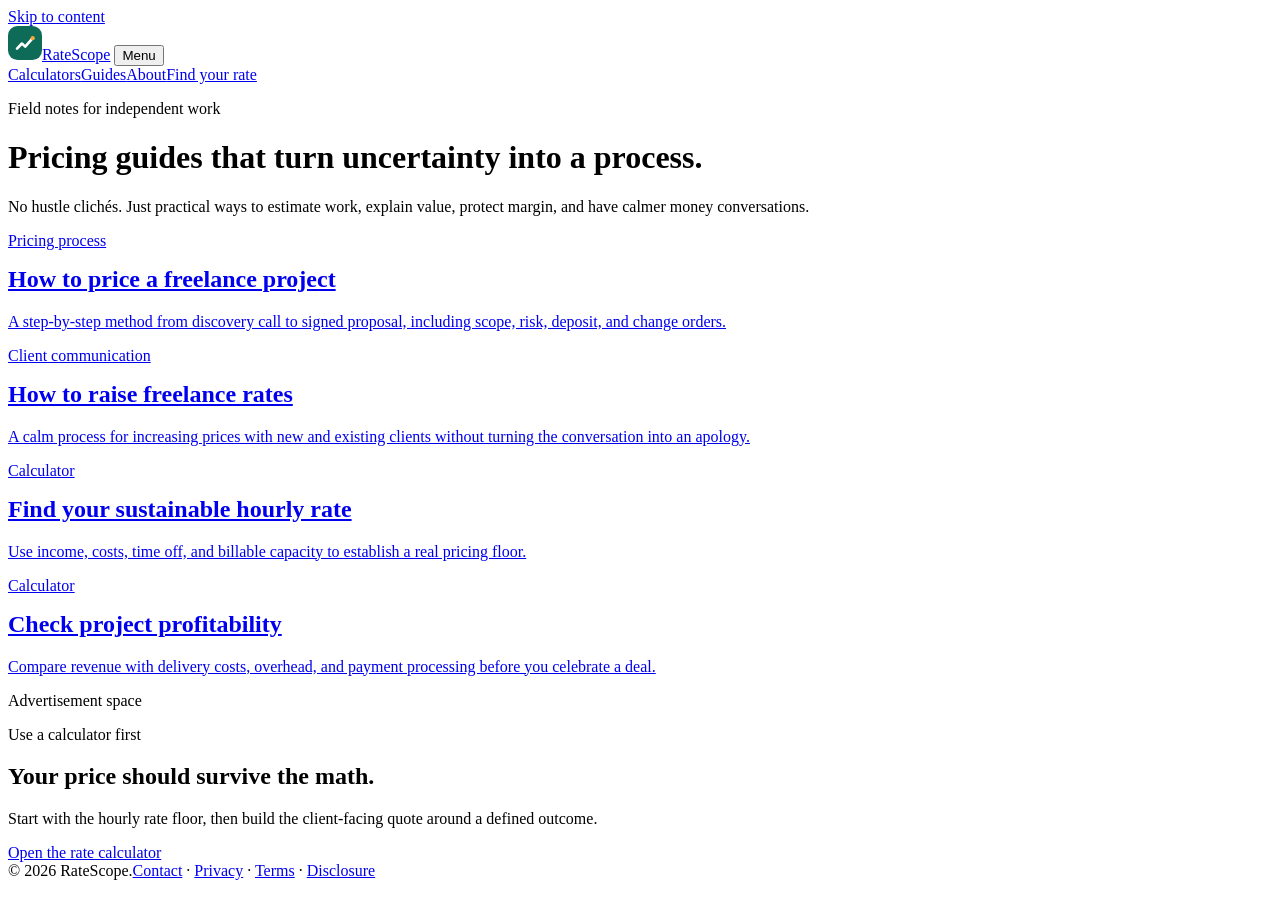
==== guides/index.html @ 910c3cae "Add guides/index.html" ====
<!doctype html>
<html lang="en">
<head>
  <meta charset="utf-8">
  <meta name="viewport" content="width=device-width, initial-scale=1">
  <title>Freelance Pricing Guides | RateScope</title>
  <meta name="description" content="Practical freelance pricing guides covering project quotes, rate increases, margins, and better client conversations.">
  <meta name="robots" content="index,follow">
  <link rel="canonical" href="https://ppch627.github.io/ratescope-tools/guides/">
  <meta property="og:title" content="Freelance Pricing Guides">
  <meta property="og:description" content="Clear, practical guides for pricing independent work.">
  <meta property="og:image" content="https://ppch627.github.io/ratescope-tools/assets/og-image.png">
  <meta name="theme-color" content="#0d6b57">
  <link rel="icon" href="../assets/favicon.svg" type="image/svg+xml">
  <link rel="manifest" href="../manifest.webmanifest">
  <link rel="stylesheet" href="../styles.css">
</head>
<body data-currency="USD">
  <a class="skip-link" href="#main">Skip to content</a>
  <header class="site-header">
    <div class="container header-inner">
      <a class="logo" href="../index.html" aria-label="RateScope home"><img class="logo-mark" src="../assets/logo.svg" alt="" width="34" height="34"><span>RateScope</span></a>
      <button class="mobile-nav-toggle" type="button" aria-expanded="false" aria-controls="site-nav">Menu</button>
      <nav class="nav" id="site-nav" aria-label="Primary navigation"><a href="../index.html#tools">Calculators</a><a href="index.html" aria-current="page">Guides</a><a href="../about.html">About</a><a class="button small" href="../tools/hourly-rate.html">Find your rate</a></nav>
    </div>
  </header>
  <main id="main">
    <div class="container">
      <header class="page-hero">
        <p class="eyebrow">Field notes for independent work</p>
        <h1>Pricing guides that turn uncertainty into a process.</h1>
        <p class="lead">No hustle clichés. Just practical ways to estimate work, explain value, protect margin, and have calmer money conversations.</p>
      </header>
    </div>
    <section class="section compact">
      <div class="container grid two">
        <a class="card link-card" href="how-to-price-a-freelance-project.html">
          <span class="badge">Pricing process</span>
          <h2 style="margin-top:1rem">How to price a freelance project</h2>
          <p>A step-by-step method from discovery call to signed proposal, including scope, risk, deposit, and change orders.</p>
        </a>
        <a class="card link-card" href="raise-freelance-rates.html">
          <span class="badge">Client communication</span>
          <h2 style="margin-top:1rem">How to raise freelance rates</h2>
          <p>A calm process for increasing prices with new and existing clients without turning the conversation into an apology.</p>
        </a>
        <a class="card link-card" href="../tools/hourly-rate.html">
          <span class="badge">Calculator</span>
          <h2 style="margin-top:1rem">Find your sustainable hourly rate</h2>
          <p>Use income, costs, time off, and billable capacity to establish a real pricing floor.</p>
        </a>
        <a class="card link-card" href="../tools/profit-margin.html">
          <span class="badge">Calculator</span>
          <h2 style="margin-top:1rem">Check project profitability</h2>
          <p>Compare revenue with delivery costs, overhead, and payment processing before you celebrate a deal.</p>
        </a>
      </div>
    </section>
    <section class="section compact"><div class="container"><div class="ad-slot" data-ad-slot="guides-index">Advertisement space</div></div></section>
    <section class="section">
      <div class="container content">
        <div class="cta-band">
          <p class="eyebrow">Use a calculator first</p>
          <h2>Your price should survive the math.</h2>
          <p>Start with the hourly rate floor, then build the client-facing quote around a defined outcome.</p>
          <a class="button" href="../tools/hourly-rate.html">Open the rate calculator</a>
        </div>
      </div>
    </section>
  </main>
  <footer class="site-footer"><div class="container footer-bottom" style="margin-top:0;border-top:0;padding-top:0"><span>© <span data-year>2026</span> RateScope.</span><span><a href="../contact.html">Contact</a> · <a href="../privacy.html">Privacy</a> · <a href="../terms.html">Terms</a> · <a href="../affiliate-disclosure.html">Disclosure</a></span></div></footer>
  <script src="../site-config.js" defer></script>
  <script src="../monetization.js" defer></script>
  <script src="../app.js" defer></script>
</body>
</html>
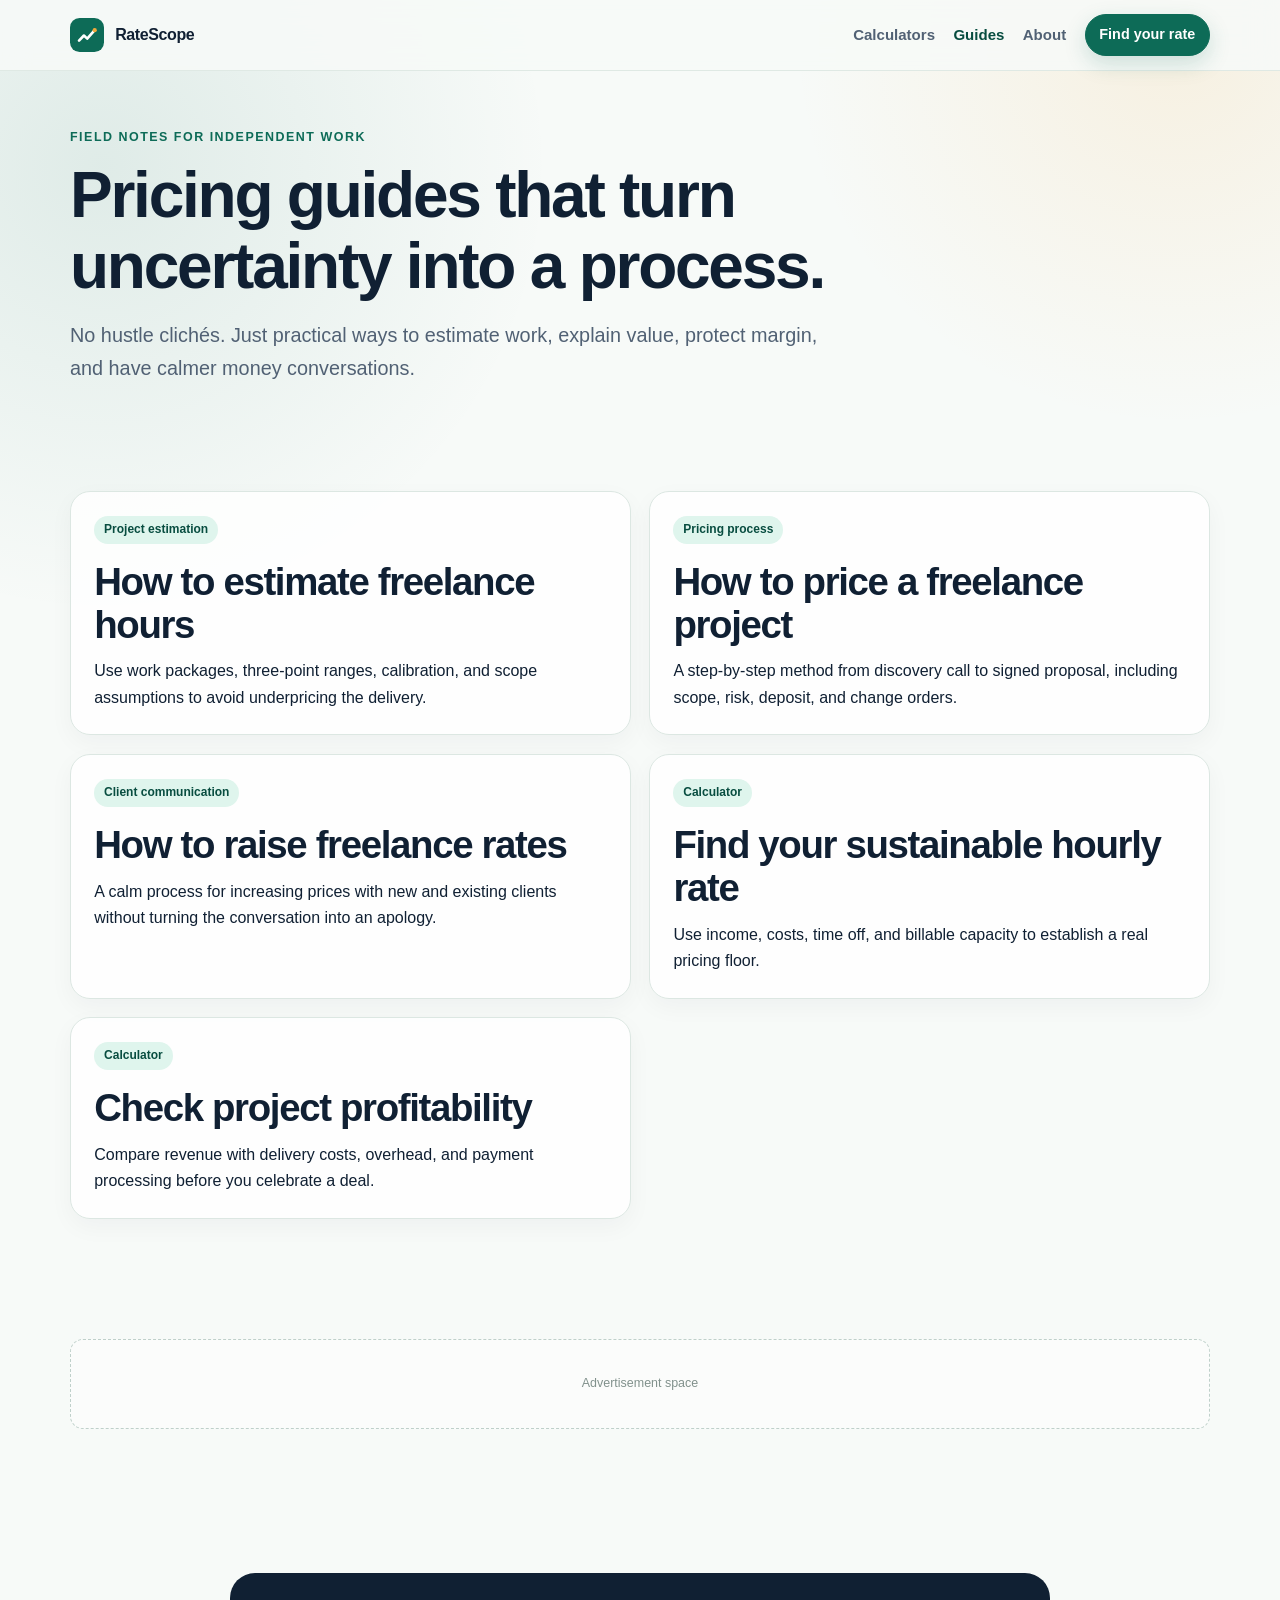
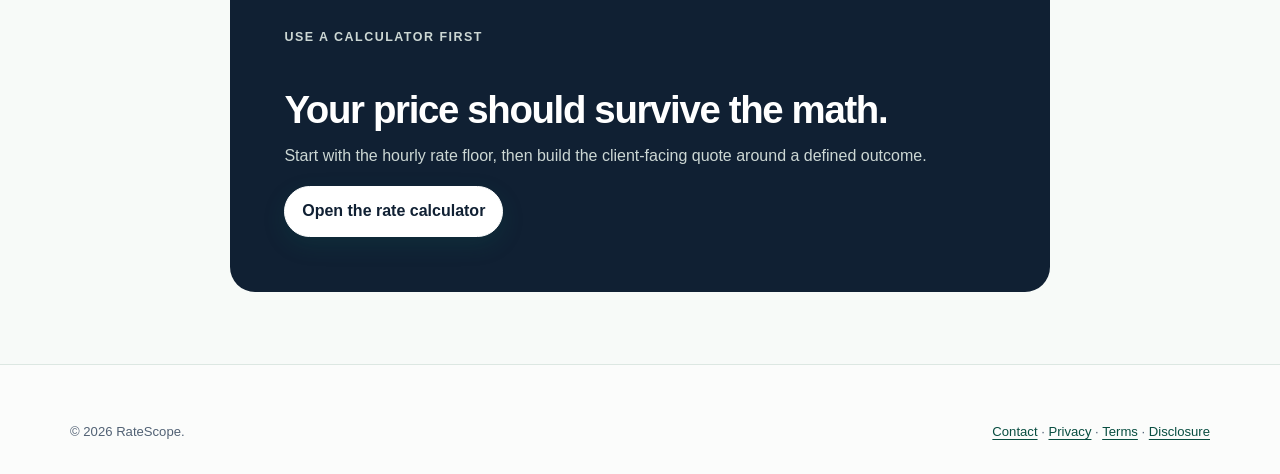
==== commit e62bf5f8: "Publish freelance hours estimation guide" ====
--- a/guides/index.html
+++ b/guides/index.html
@@ -34,7 +34,11 @@
     </div>
     <section class="section compact">
       <div class="container grid two">
-        <a class="card link-card" href="how-to-price-a-freelance-project.html">
+        <a class="card link-card" href="estimate-freelance-hours.html">
+          <span class="badge">Project estimation</span>
+          <h2 style="margin-top:1rem">How to estimate freelance hours</h2>
+          <p>Use work packages, three-point ranges, calibration, and scope assumptions to avoid underpricing the delivery.</p>
+        </a>        <a class="card link-card" href="how-to-price-a-freelance-project.html">
           <span class="badge">Pricing process</span>
           <h2 style="margin-top:1rem">How to price a freelance project</h2>
           <p>A step-by-step method from discovery call to signed proposal, including scope, risk, deposit, and change orders.</p>
--- a/styles.css
+++ b/styles.css
@@ -0,0 +1,190 @@
+:root {
+  --ink: #102033;
+  --ink-soft: #516174;
+  --paper: #f7faf8;
+  --card: #ffffff;
+  --line: #dce7e2;
+  --brand: #0d6b57;
+  --brand-dark: #084d40;
+  --brand-soft: #dff5ed;
+  --accent: #f2a93b;
+  --danger: #aa3e35;
+  --shadow: 0 18px 50px rgba(16, 32, 51, 0.09);
+  --radius: 20px;
+  --radius-sm: 12px;
+  --max: 1140px;
+}
+
+* { box-sizing: border-box; }
+html { scroll-behavior: smooth; }
+body {
+  margin: 0;
+  color: var(--ink);
+  background:
+    radial-gradient(circle at 8% 8%, rgba(13, 107, 87, 0.10), transparent 28rem),
+    radial-gradient(circle at 92% 2%, rgba(242, 169, 59, 0.12), transparent 24rem),
+    var(--paper);
+  font-family: ui-sans-serif, -apple-system, BlinkMacSystemFont, "Segoe UI", "Microsoft YaHei", sans-serif;
+  line-height: 1.65;
+}
+a { color: var(--brand-dark); text-decoration-thickness: 1px; text-underline-offset: 3px; }
+a:hover { color: var(--brand); }
+img, svg { max-width: 100%; }
+button, input, select, textarea { font: inherit; }
+button { cursor: pointer; }
+.skip-link {
+  position: absolute; left: -9999px; top: 0; z-index: 100;
+  background: var(--ink); color: #fff; padding: .75rem 1rem;
+}
+.skip-link:focus { left: 1rem; }
+.container { width: min(calc(100% - 2rem), var(--max)); margin-inline: auto; }
+.site-header {
+  position: sticky; top: 0; z-index: 50;
+  background: rgba(247, 250, 248, 0.9);
+  backdrop-filter: blur(14px);
+  border-bottom: 1px solid rgba(220, 231, 226, 0.9);
+}
+.header-inner { min-height: 70px; display: flex; align-items: center; justify-content: space-between; gap: 1.25rem; }
+.logo { display: inline-flex; align-items: center; gap: .7rem; color: var(--ink); font-weight: 800; text-decoration: none; letter-spacing: -.025em; }
+.logo-mark { width: 34px; height: 34px; }
+.nav { display: flex; align-items: center; gap: 1.15rem; }
+.nav a { color: var(--ink-soft); font-size: .94rem; font-weight: 650; text-decoration: none; }
+.nav a:hover, .nav a[aria-current="page"] { color: var(--brand-dark); }
+.nav .button { color: #fff; }
+.button {
+  display: inline-flex; align-items: center; justify-content: center; gap: .45rem;
+  min-height: 44px; padding: .72rem 1.05rem; border: 1px solid var(--brand);
+  border-radius: 999px; background: var(--brand); color: #fff; font-weight: 750;
+  text-decoration: none; transition: transform .15s ease, box-shadow .15s ease, background .15s ease;
+  box-shadow: 0 8px 22px rgba(13, 107, 87, .18);
+}
+.button:hover { color: #fff; background: var(--brand-dark); transform: translateY(-1px); }
+.button.secondary { background: #fff; color: var(--brand-dark); border-color: var(--line); box-shadow: none; }
+.button.secondary:hover { color: var(--brand-dark); border-color: var(--brand); }
+.button.small { min-height: 38px; padding: .52rem .86rem; font-size: .9rem; }
+.eyebrow { margin: 0 0 .75rem; color: var(--brand); font-size: .78rem; font-weight: 850; letter-spacing: .12em; text-transform: uppercase; }
+h1, h2, h3 { line-height: 1.12; letter-spacing: -.035em; }
+h1 { margin: 0 0 1rem; font-size: clamp(2.35rem, 6vw, 5.1rem); }
+h2 { margin: 0 0 .8rem; font-size: clamp(1.6rem, 3vw, 2.45rem); }
+h3 { margin: 0 0 .55rem; font-size: 1.2rem; }
+p { margin-top: 0; }
+.lead { max-width: 760px; color: var(--ink-soft); font-size: clamp(1.03rem, 2vw, 1.24rem); }
+.hero { padding: clamp(4rem, 9vw, 8.5rem) 0 4.5rem; }
+.hero-grid { display: grid; grid-template-columns: minmax(0, 1.2fr) minmax(300px, .8fr); gap: clamp(2rem, 6vw, 5.5rem); align-items: center; }
+.hero-actions { display: flex; flex-wrap: wrap; gap: .8rem; margin-top: 1.75rem; }
+.trust-row { display: flex; flex-wrap: wrap; gap: 1rem 1.6rem; margin-top: 2rem; color: var(--ink-soft); font-size: .9rem; }
+.trust-row span::before { content: "✓"; color: var(--brand); font-weight: 900; margin-right: .4rem; }
+.hero-card {
+  position: relative; overflow: hidden; padding: 1.5rem; border: 1px solid var(--line);
+  border-radius: calc(var(--radius) + 6px); background: var(--card); box-shadow: var(--shadow);
+}
+.hero-card::after { content: ""; position: absolute; width: 180px; height: 180px; right: -75px; top: -75px; border-radius: 50%; background: var(--brand-soft); }
+.mini-panel { position: relative; z-index: 1; }
+.mini-result { margin: 1rem 0; padding: 1.15rem; border-radius: var(--radius-sm); background: var(--ink); color: #fff; }
+.mini-result strong { display: block; font-size: 2.2rem; line-height: 1; letter-spacing: -.04em; }
+.mini-result span { color: #c9d5d1; font-size: .85rem; }
+.section { padding: 4.5rem 0; }
+.section.compact { padding: 3rem 0; }
+.section-head { display: flex; align-items: end; justify-content: space-between; gap: 1.5rem; margin-bottom: 1.8rem; }
+.section-head p { max-width: 620px; color: var(--ink-soft); margin: 0; }
+.grid { display: grid; gap: 1.15rem; }
+.grid.two { grid-template-columns: repeat(2, minmax(0, 1fr)); }
+.grid.three { grid-template-columns: repeat(3, minmax(0, 1fr)); }
+.grid.four { grid-template-columns: repeat(4, minmax(0, 1fr)); }
+.card {
+  height: 100%; padding: 1.45rem; border: 1px solid var(--line); border-radius: var(--radius);
+  background: rgba(255, 255, 255, .84); box-shadow: 0 8px 24px rgba(16, 32, 51, .04);
+}
+.card.link-card { color: var(--ink); text-decoration: none; transition: transform .18s ease, box-shadow .18s ease, border-color .18s ease; }
+.card.link-card:hover { color: var(--ink); transform: translateY(-4px); border-color: rgba(13, 107, 87, .4); box-shadow: var(--shadow); }
+.card p:last-child { margin-bottom: 0; }
+.card-icon { display: grid; place-items: center; width: 44px; height: 44px; margin-bottom: 1rem; border-radius: 13px; background: var(--brand-soft); color: var(--brand-dark); font-size: 1.25rem; font-weight: 900; }
+.badge { display: inline-flex; align-items: center; padding: .25rem .62rem; border-radius: 999px; background: var(--brand-soft); color: var(--brand-dark); font-size: .75rem; font-weight: 800; }
+.breadcrumbs { margin: 1.5rem 0 0; color: var(--ink-soft); font-size: .88rem; }
+.breadcrumbs a { color: var(--ink-soft); }
+.page-hero { padding: 3.5rem 0 2.4rem; }
+.page-hero h1 { max-width: 900px; font-size: clamp(2.15rem, 5vw, 4rem); }
+.calculator-layout { display: grid; grid-template-columns: minmax(0, .94fr) minmax(330px, .66fr); gap: 1.25rem; align-items: start; padding-bottom: 4rem; }
+.form-card, .result-card, .content-card {
+  border: 1px solid var(--line); border-radius: var(--radius); background: var(--card); box-shadow: 0 10px 35px rgba(16, 32, 51, .055);
+}
+.form-card { padding: clamp(1.25rem, 3vw, 2rem); }
+.result-card { position: sticky; top: 92px; padding: clamp(1.25rem, 3vw, 2rem); }
+.form-grid { display: grid; grid-template-columns: repeat(2, minmax(0, 1fr)); gap: 1rem; }
+.field { min-width: 0; }
+.field.full { grid-column: 1 / -1; }
+.field label, .field .label { display: block; margin-bottom: .35rem; color: var(--ink); font-size: .9rem; font-weight: 720; }
+.field small { display: block; margin-top: .32rem; color: var(--ink-soft); font-size: .78rem; }
+input, select {
+  width: 100%; min-height: 46px; padding: .68rem .75rem; border: 1px solid #cbd9d4;
+  border-radius: 10px; background: #fff; color: var(--ink); outline: none;
+}
+input:focus, select:focus { border-color: var(--brand); box-shadow: 0 0 0 3px rgba(13, 107, 87, .12); }
+.input-prefix { position: relative; }
+.input-prefix > span { position: absolute; left: .78rem; top: 50%; transform: translateY(-50%); color: var(--ink-soft); pointer-events: none; }
+.input-prefix input { padding-left: 1.85rem; }
+.form-actions { display: flex; flex-wrap: wrap; gap: .7rem; margin-top: 1.35rem; }
+.result-list { margin: 1.25rem 0 0; padding: 0; list-style: none; }
+.result-list li { display: flex; align-items: baseline; justify-content: space-between; gap: 1rem; padding: .78rem 0; border-bottom: 1px solid var(--line); }
+.result-list li:last-child { border-bottom: 0; }
+.result-list span { color: var(--ink-soft); font-size: .9rem; }
+.result-list strong { text-align: right; font-size: 1.05rem; }
+.result-total { margin-bottom: 1.25rem; padding: 1.2rem; border-radius: var(--radius-sm); background: var(--ink); color: #fff; }
+.result-total span { display: block; color: #cdd8d5; font-size: .84rem; }
+.result-total strong { display: block; margin-top: .12rem; font-size: clamp(2rem, 5vw, 3rem); letter-spacing: -.045em; line-height: 1.1; }
+blockquote {
+  margin: 1.5rem 0; padding: 1rem 1.25rem; border-left: 4px solid var(--brand);
+  border-radius: 10px; background: #fff; color: var(--ink-soft);
+}
+blockquote p:last-child { margin-bottom: 0; }
+.notice { padding: .9rem 1rem; border-left: 4px solid var(--accent); border-radius: 8px; background: #fff5e4; color: #6d4a0f; font-size: .88rem; }
+.muted { color: var(--ink-soft); }
+.content { max-width: 820px; }
+.content h2 { margin-top: 2.5rem; }
+.content h3 { margin-top: 1.8rem; }
+.content ul, .content ol { padding-left: 1.25rem; }
+.content li { margin-bottom: .45rem; }
+.faq { display: grid; gap: .7rem; }
+details { padding: 1rem 1.1rem; border: 1px solid var(--line); border-radius: 13px; background: #fff; }
+summary { cursor: pointer; font-weight: 760; }
+details p { margin: .8rem 0 0; color: var(--ink-soft); }
+.cta-band { padding: clamp(2rem, 5vw, 3.4rem); border-radius: calc(var(--radius) + 5px); background: var(--ink); color: #fff; }
+.cta-band h2 { color: #fff; }
+.cta-band p { max-width: 720px; color: #ccd7d4; }
+.cta-band .button { background: #fff; border-color: #fff; color: var(--ink); }
+.cta-band .button:hover { color: var(--ink); background: var(--brand-soft); }
+.ad-slot {
+  min-height: 90px; display: grid; place-items: center; margin: 1.5rem 0;
+  border: 1px dashed #bfd0ca; border-radius: 13px; color: #81918c; background: rgba(255,255,255,.45); font-size: .78rem;
+}
+.site-footer { padding: 3.5rem 0 2rem; border-top: 1px solid var(--line); background: rgba(255, 255, 255, .5); }
+.footer-grid { display: grid; grid-template-columns: 1.3fr repeat(3, .7fr); gap: 2rem; }
+.footer-grid h3 { font-size: .9rem; letter-spacing: .02em; }
+.footer-links { display: grid; gap: .45rem; }
+.footer-links a { color: var(--ink-soft); font-size: .88rem; text-decoration: none; }
+.footer-bottom { display: flex; justify-content: space-between; gap: 1rem; margin-top: 2.5rem; padding-top: 1.25rem; border-top: 1px solid var(--line); color: var(--ink-soft); font-size: .82rem; }
+.visually-hidden { position: absolute !important; width: 1px; height: 1px; padding: 0; margin: -1px; overflow: hidden; clip: rect(0,0,0,0); white-space: nowrap; border: 0; }
+.mobile-nav-toggle { display: none; }
+@media (max-width: 900px) {
+  .hero-grid, .calculator-layout { grid-template-columns: 1fr; }
+  .result-card { position: static; }
+  .grid.four { grid-template-columns: repeat(2, minmax(0, 1fr)); }
+  .footer-grid { grid-template-columns: 1fr 1fr; }
+}
+@media (max-width: 680px) {
+  .header-inner { min-height: 62px; }
+  .mobile-nav-toggle { display: inline-flex; min-height: 40px; padding: .45rem .7rem; border: 1px solid var(--line); border-radius: 10px; background: #fff; color: var(--ink); font-weight: 750; }
+  .nav { position: absolute; left: 1rem; right: 1rem; top: 68px; display: none; align-items: stretch; padding: .8rem; border: 1px solid var(--line); border-radius: 14px; background: #fff; box-shadow: var(--shadow); }
+  .nav.open { display: grid; }
+  .nav a { padding: .45rem .3rem; }
+  .grid.two, .grid.three, .grid.four, .form-grid { grid-template-columns: 1fr; }
+  .section-head { display: block; }
+  .section-head .button { margin-top: 1rem; }
+  .footer-grid { grid-template-columns: 1fr; }
+  .footer-bottom { display: block; }
+  .footer-bottom span { display: block; margin-top: .45rem; }
+}
+@media (prefers-reduced-motion: reduce) {
+  html { scroll-behavior: auto; }
+  *, *::before, *::after { transition: none !important; }
+}
